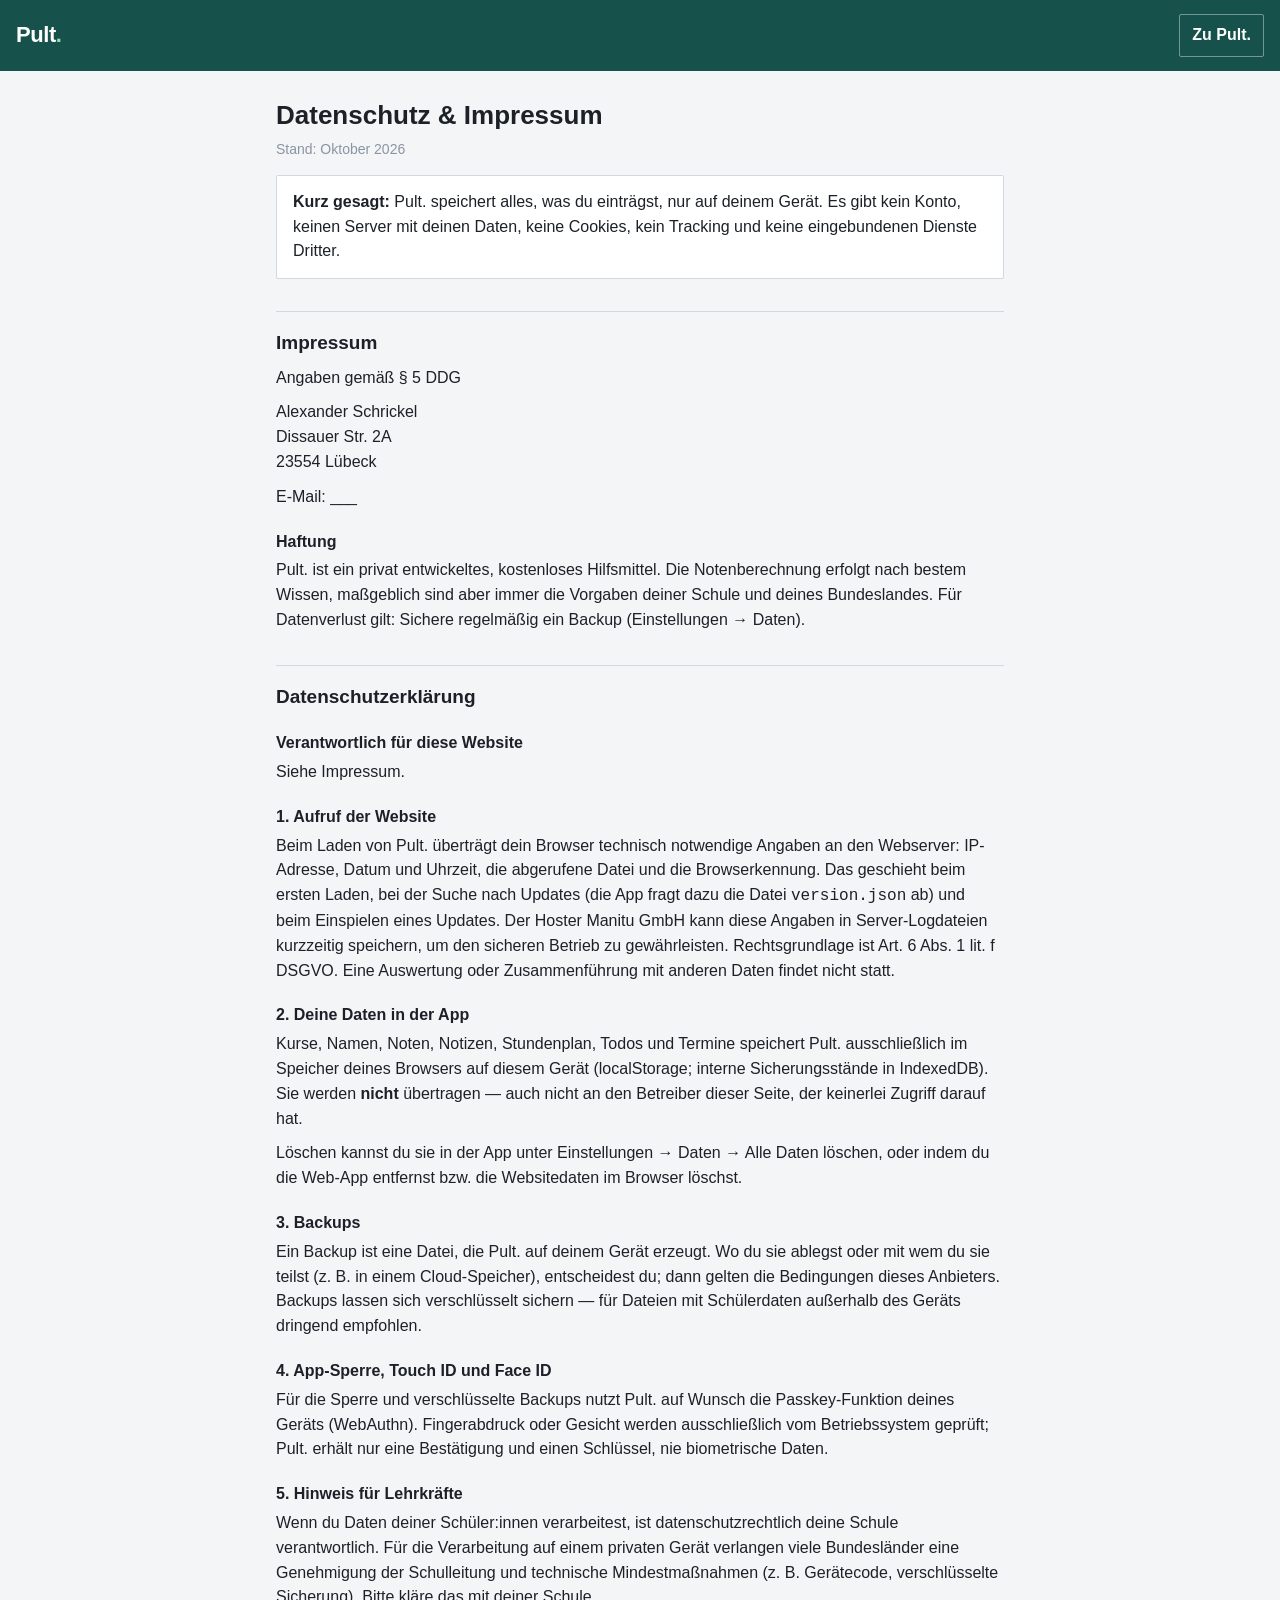
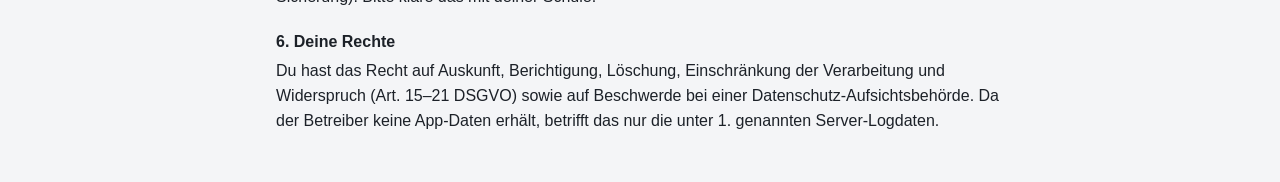
==== datenschutz.html @ fb65377f "info pop up und datenschutz" ====
<!DOCTYPE html>
<html lang="de">
<head>
  <meta charset="UTF-8">
  <meta name="viewport" content="width=device-width, initial-scale=1.0, viewport-fit=cover">
  <meta name="theme-color" content="#16514b">
  <link rel="icon" href="icons/icon.svg" type="image/svg+xml">
  <title>Pult. — Datenschutz &amp; Impressum</title>
  <!-- Eigenständige Seite (auch ohne App erreichbar), darum mit eigenen Stilen -->
  <style>
    :root {
      --ink: #1c2128; --ink-soft: #4b5563; --ink-faint: #8a94a3;
      --line: #d3d8e0; --paper: #f4f5f7; --card: #ffffff;
      --accent: #16514b; --accent-ink: #0e3a35; --amber: #b7791f;
    }
    @media (prefers-color-scheme: dark) {
      :root {
        --ink: #e6e9ed; --ink-soft: #b7c0ca; --ink-faint: #85909c;
        --line: #3a434d; --paper: #14181d; --card: #1c2127;
        --accent: #2f8f82; --accent-ink: #a5e3d8; --amber: #d69a3c;
        color-scheme: dark;
      }
    }
    * { box-sizing: border-box; }
    html { background: #16514b; }
    body {
      margin: 0; background: var(--paper); color: var(--ink);
      font-family: -apple-system, BlinkMacSystemFont, "Segoe UI", Roboto, Helvetica, Arial, sans-serif;
      font-size: 16px; line-height: 1.55; -webkit-font-smoothing: antialiased;
    }
    header {
      background: #16514b; color: #fff;
      padding: calc(14px + env(safe-area-inset-top)) 16px 14px;
      display: flex; align-items: center; justify-content: space-between; gap: 12px;
    }
    .brand { font-weight: 800; font-size: 22px; letter-spacing: -.02em; }
    .brand span { color: #9fdcb0; }
    header a { color: #fff; font-weight: 600; text-decoration: none; border: 1px solid rgba(255,255,255,.4); padding: 8px 12px; border-radius: 2px; }
    main { max-width: 760px; margin: 0 auto; padding: 24px 16px calc(40px + env(safe-area-inset-bottom)); }
    h1 { font-size: 26px; margin: 0 0 4px; }
    h2 { font-size: 19px; margin: 32px 0 8px; padding-top: 16px; border-top: 1px solid var(--line); }
    h3 { font-size: 16px; margin: 20px 0 4px; }
    p, ul { margin: 0 0 10px; }
    ul { padding-left: 22px; }
    a { color: var(--accent); }
    .sub { color: var(--ink-faint); font-size: 14px; }
    .card { background: var(--card); border: 1px solid var(--line); border-radius: 2px; padding: 14px 16px; margin: 14px 0; }
    .todo { background: rgba(183,121,31,.18); outline: 1px dashed var(--amber); padding: 0 3px; }
  </style>
</head>
<body>
  <header>
    <div class="brand">Pult<span>.</span></div>
    <a href="./">Zu Pult.</a>
  </header>

  <main>
    <h1>Datenschutz &amp; Impressum</h1>
    <div class="sub">Stand: Oktober 2026</div>

    <div class="card">
      <b>Kurz gesagt:</b> Pult. speichert alles, was du einträgst, nur auf deinem Gerät. Es gibt kein Konto,
      keinen Server mit deinen Daten, keine Cookies, kein Tracking und keine eingebundenen Dienste Dritter.
    </div>

    <h2 id="impressum">Impressum</h2>
    <p>Angaben gemäß § 5 DDG</p>
    <p>
      Alexander Schrickel<br>
      Dissauer Str. 2A<br>
      23554 Lübeck
    </p>
    <p>E-Mail: ___</p>

    <h3>Haftung</h3>
    <p>Pult. ist ein privat entwickeltes, kostenloses Hilfsmittel. Die Notenberechnung erfolgt nach bestem Wissen,
      maßgeblich sind aber immer die Vorgaben deiner Schule und deines Bundeslandes. Für Datenverlust gilt:
      Sichere regelmäßig ein Backup (Einstellungen → Daten).</p>

    <h2 id="datenschutz">Datenschutzerklärung</h2>

    <h3>Verantwortlich für diese Website</h3>
    <p>Siehe Impressum.</p>

    <h3>1. Aufruf der Website</h3>
    <p>Beim Laden von Pult. überträgt dein Browser technisch notwendige Angaben an den Webserver: IP-Adresse,
      Datum und Uhrzeit, die abgerufene Datei und die Browserkennung. Das geschieht beim ersten Laden,
      bei der Suche nach Updates (die App fragt dazu die Datei <code>version.json</code> ab) und beim Einspielen
      eines Updates. Der Hoster Manitu GmbH kann diese Angaben in Server-Logdateien
      kurzzeitig speichern, um den sicheren Betrieb zu gewährleisten. Rechtsgrundlage ist Art. 6 Abs. 1 lit. f DSGVO.
      Eine Auswertung oder Zusammenführung mit anderen Daten findet nicht statt.</p>

    <h3>2. Deine Daten in der App</h3>
    <p>Kurse, Namen, Noten, Notizen, Stundenplan, Todos und Termine speichert Pult. ausschließlich im Speicher
      deines Browsers auf diesem Gerät (localStorage; interne Sicherungsstände in IndexedDB). Sie werden
      <b>nicht</b> übertragen — auch nicht an den Betreiber dieser Seite, der keinerlei Zugriff darauf hat.</p>
    <p>Löschen kannst du sie in der App unter Einstellungen → Daten → Alle Daten löschen, oder indem du die
      Web-App entfernst bzw. die Websitedaten im Browser löschst.</p>

    <h3>3. Backups</h3>
    <p>Ein Backup ist eine Datei, die Pult. auf deinem Gerät erzeugt. Wo du sie ablegst oder mit wem du sie teilst
      (z. B. in einem Cloud-Speicher), entscheidest du; dann gelten die Bedingungen dieses Anbieters. Backups lassen
      sich verschlüsselt sichern — für Dateien mit Schülerdaten außerhalb des Geräts dringend empfohlen.</p>

    <h3>4. App-Sperre, Touch ID und Face ID</h3>
    <p>Für die Sperre und verschlüsselte Backups nutzt Pult. auf Wunsch die Passkey-Funktion deines Geräts (WebAuthn).
      Fingerabdruck oder Gesicht werden ausschließlich vom Betriebssystem geprüft; Pult. erhält nur eine
      Bestätigung und einen Schlüssel, nie biometrische Daten.</p>

    <h3>5. Hinweis für Lehrkräfte</h3>
    <p>Wenn du Daten deiner Schüler:innen verarbeitest, ist datenschutzrechtlich deine Schule verantwortlich.
      Für die Verarbeitung auf einem privaten Gerät verlangen viele Bundesländer eine Genehmigung der Schulleitung
      und technische Mindestmaßnahmen (z. B. Gerätecode, verschlüsselte Sicherung). Bitte kläre das mit deiner Schule.</p>

    <h3>6. Deine Rechte</h3>
    <p>Du hast das Recht auf Auskunft, Berichtigung, Löschung, Einschränkung der Verarbeitung und Widerspruch
      (Art. 15–21 DSGVO) sowie auf Beschwerde bei einer Datenschutz-Aufsichtsbehörde. Da der Betreiber keine
      App-Daten erhält, betrifft das nur die unter 1. genannten Server-Logdaten.</p>
  </main>
</body>
</html>
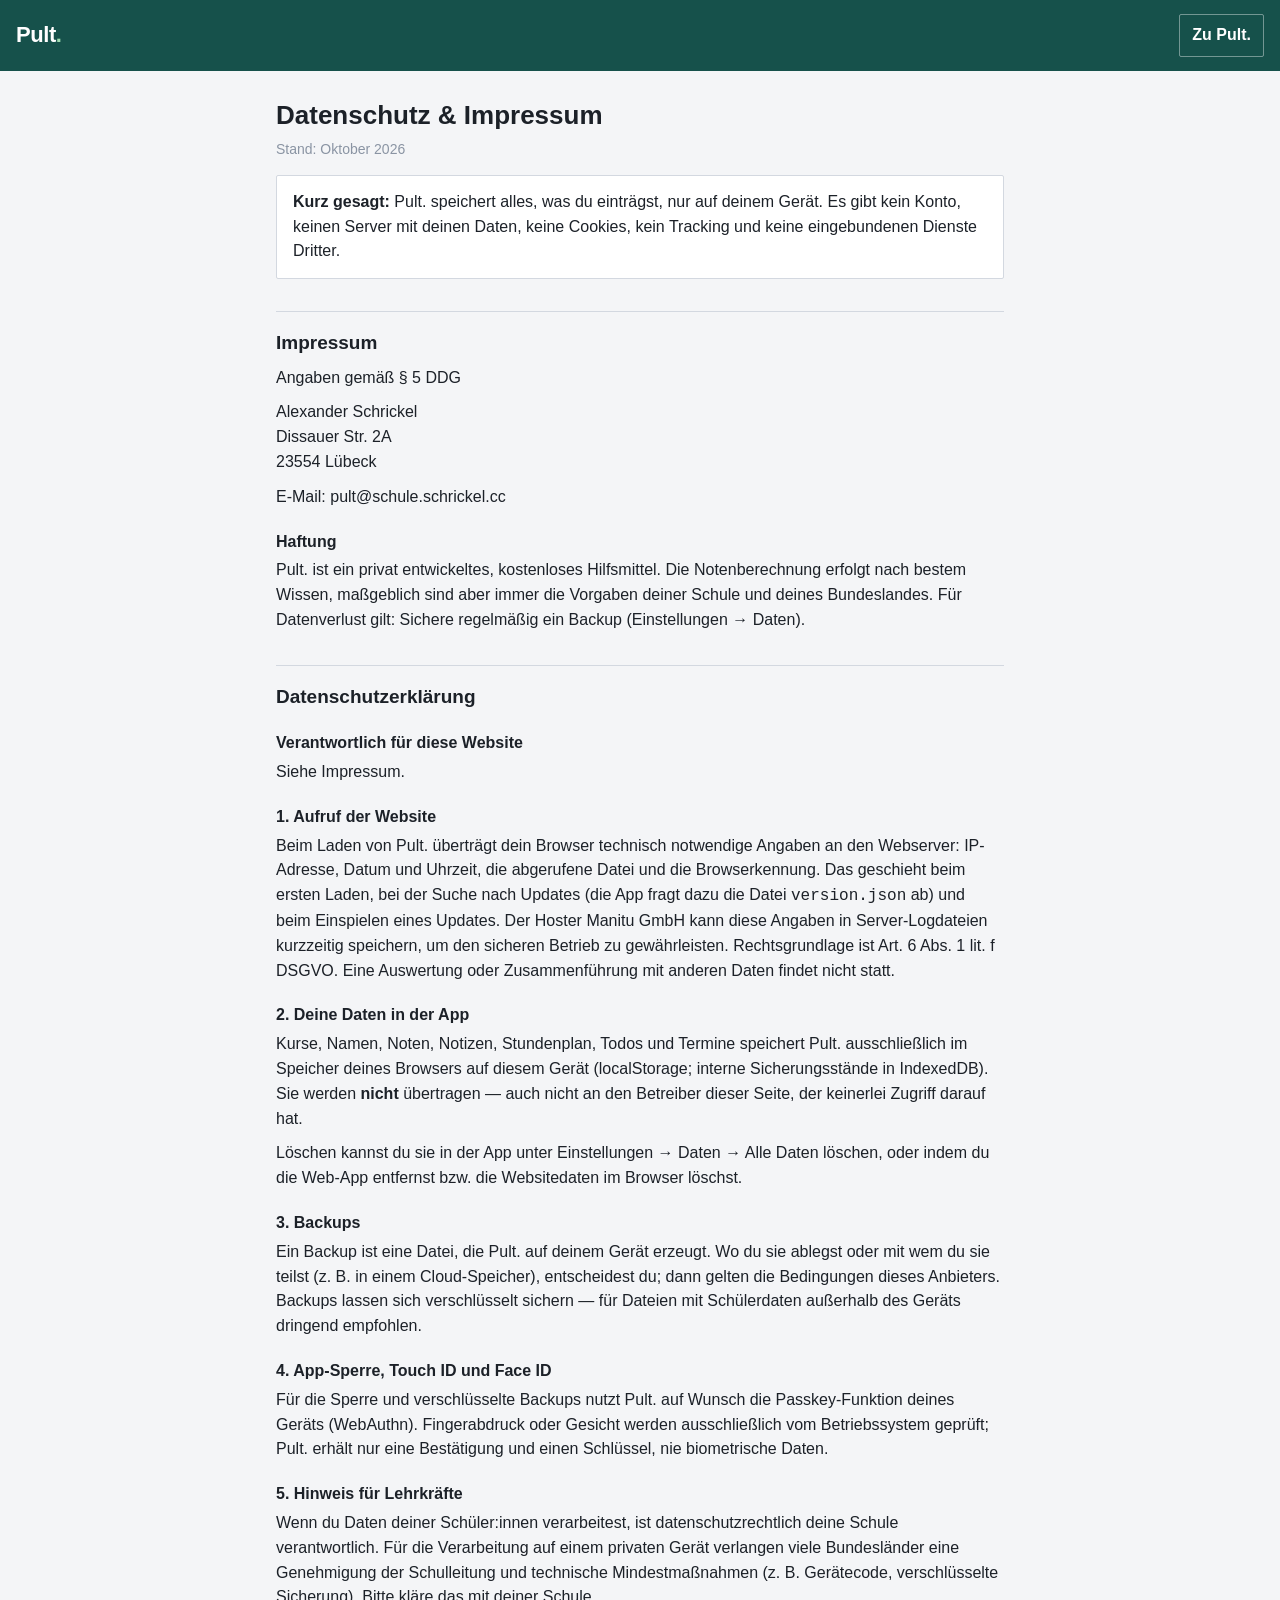
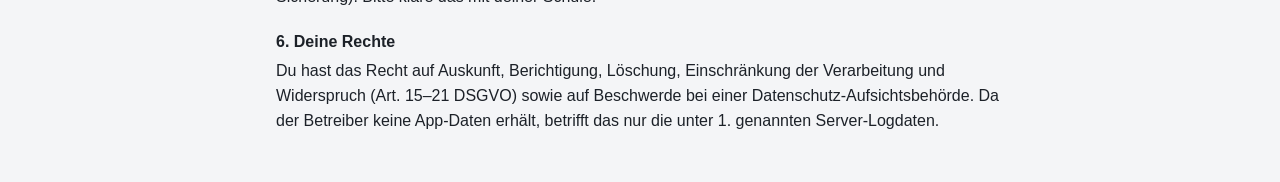
==== commit 3b86868f: "Datenschutz Beispiele etc." ====
--- a/datenschutz.html
+++ b/datenschutz.html
@@ -70,7 +70,7 @@
       Dissauer Str. 2A<br>
       23554 Lübeck
     </p>
-    <p>E-Mail: ___</p>
+    <p>E-Mail: pult@schule.schrickel.cc</p>
 
     <h3>Haftung</h3>
     <p>Pult. ist ein privat entwickeltes, kostenloses Hilfsmittel. Die Notenberechnung erfolgt nach bestem Wissen,
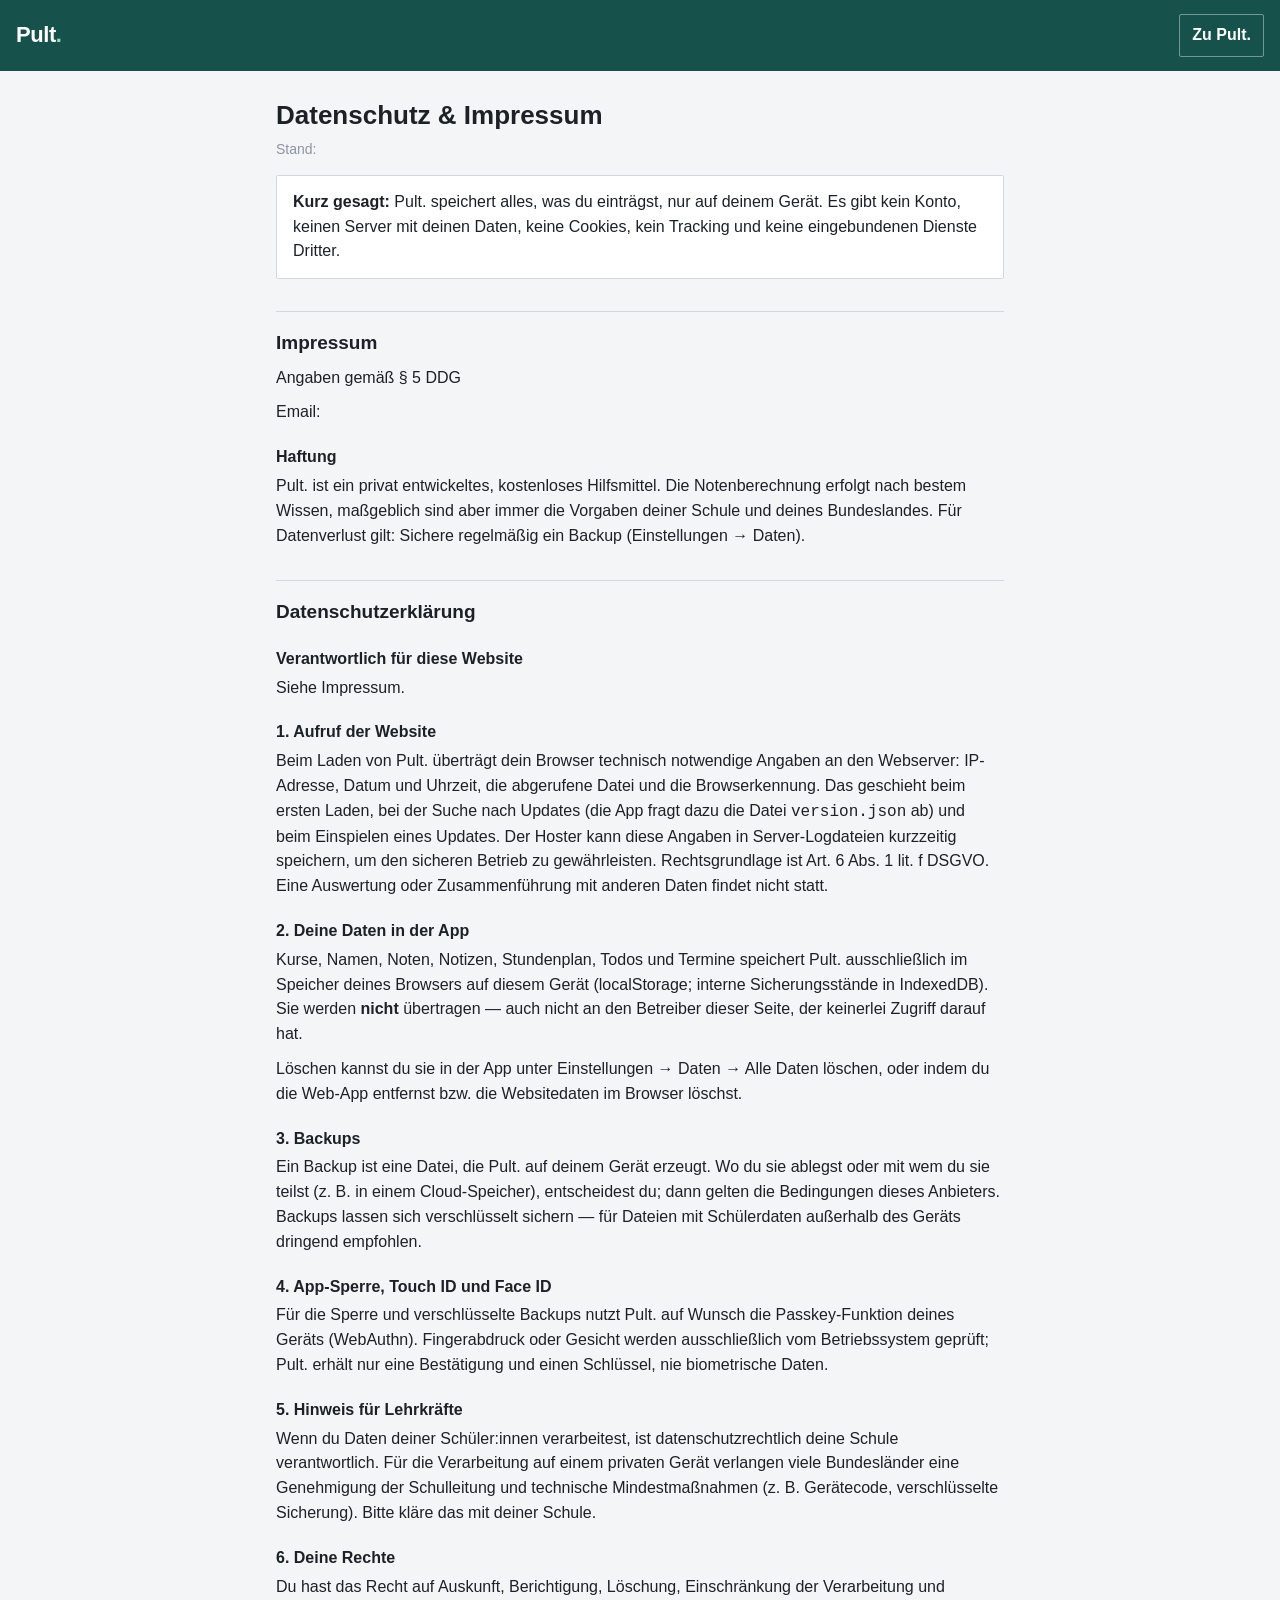
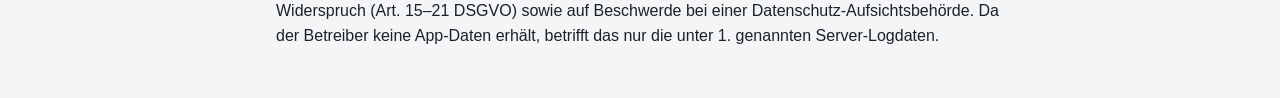
==== commit ac72adc0: "Version 1.0" ====
--- a/datenschutz.html
+++ b/datenschutz.html
@@ -56,7 +56,7 @@
 
   <main>
     <h1>Datenschutz &amp; Impressum</h1>
-    <div class="sub">Stand: Oktober 2026</div>
+    <div class="sub">Stand: </div> 
 
     <div class="card">
       <b>Kurz gesagt:</b> Pult. speichert alles, was du einträgst, nur auf deinem Gerät. Es gibt kein Konto,
@@ -66,11 +66,8 @@
     <h2 id="impressum">Impressum</h2>
     <p>Angaben gemäß § 5 DDG</p>
     <p>
-      Alexander Schrickel<br>
-      Dissauer Str. 2A<br>
-      23554 Lübeck
-    </p>
-    <p>E-Mail: pult@schule.schrickel.cc</p>
+     <!--IMPRESSUM EINFÜGEN-->
+    </p>Email: <!--EMAIL EINFÜGEN--></p>
 
     <h3>Haftung</h3>
     <p>Pult. ist ein privat entwickeltes, kostenloses Hilfsmittel. Die Notenberechnung erfolgt nach bestem Wissen,
@@ -86,7 +83,7 @@
     <p>Beim Laden von Pult. überträgt dein Browser technisch notwendige Angaben an den Webserver: IP-Adresse,
       Datum und Uhrzeit, die abgerufene Datei und die Browserkennung. Das geschieht beim ersten Laden,
       bei der Suche nach Updates (die App fragt dazu die Datei <code>version.json</code> ab) und beim Einspielen
-      eines Updates. Der Hoster Manitu GmbH kann diese Angaben in Server-Logdateien
+      eines Updates. Der Hoster <!--HOSTER EINFÜGEN--> kann diese Angaben in Server-Logdateien
       kurzzeitig speichern, um den sicheren Betrieb zu gewährleisten. Rechtsgrundlage ist Art. 6 Abs. 1 lit. f DSGVO.
       Eine Auswertung oder Zusammenführung mit anderen Daten findet nicht statt.</p>
 
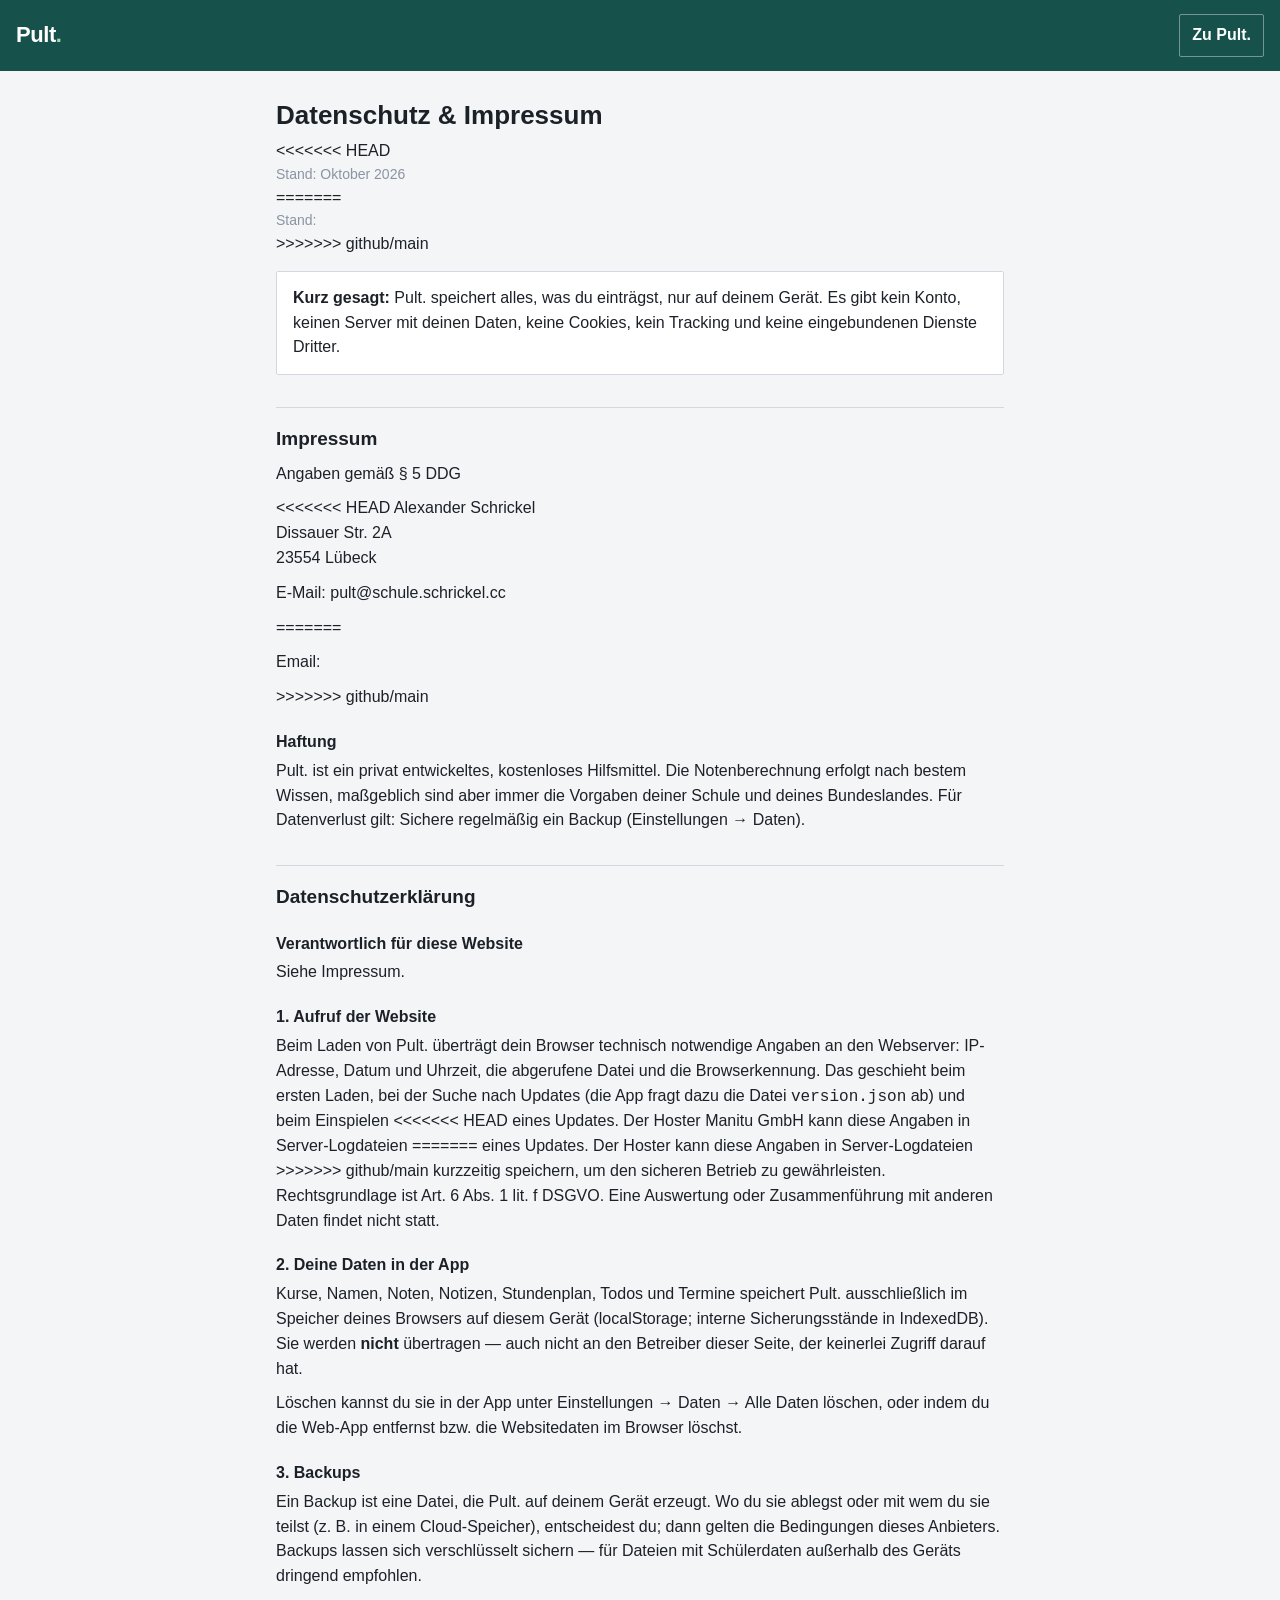
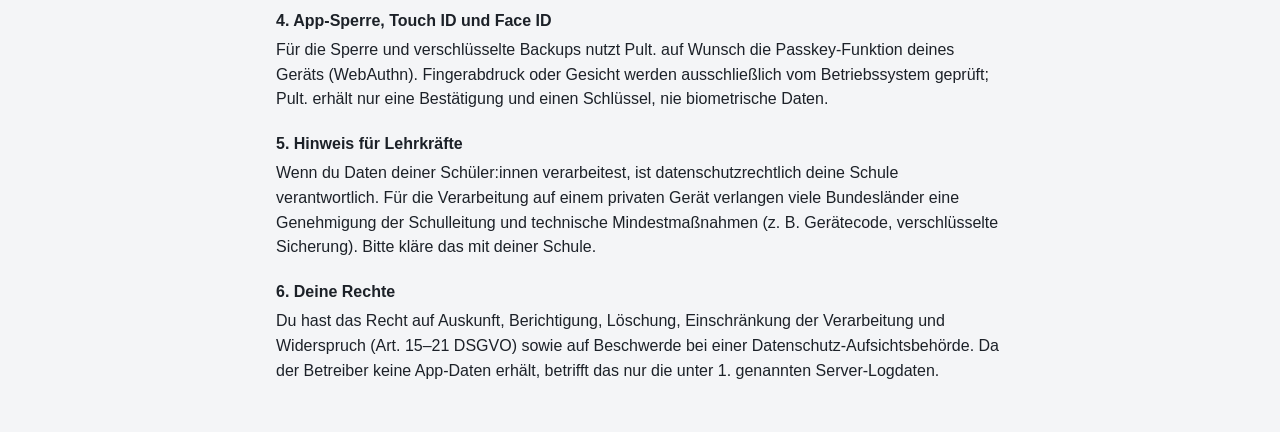
==== commit c12c6b35: "Merging two Repos" ====
--- a/datenschutz.html
+++ b/datenschutz.html
@@ -56,7 +56,11 @@
 
   <main>
     <h1>Datenschutz &amp; Impressum</h1>
+<<<<<<< HEAD
+    <div class="sub">Stand: Oktober 2026</div>
+=======
     <div class="sub">Stand: </div> 
+>>>>>>> github/main
 
     <div class="card">
       <b>Kurz gesagt:</b> Pult. speichert alles, was du einträgst, nur auf deinem Gerät. Es gibt kein Konto,
@@ -66,8 +70,16 @@
     <h2 id="impressum">Impressum</h2>
     <p>Angaben gemäß § 5 DDG</p>
     <p>
+<<<<<<< HEAD
+      Alexander Schrickel<br>
+      Dissauer Str. 2A<br>
+      23554 Lübeck
+    </p>
+    <p>E-Mail: pult@schule.schrickel.cc</p>
+=======
      <!--IMPRESSUM EINFÜGEN-->
     </p>Email: <!--EMAIL EINFÜGEN--></p>
+>>>>>>> github/main
 
     <h3>Haftung</h3>
     <p>Pult. ist ein privat entwickeltes, kostenloses Hilfsmittel. Die Notenberechnung erfolgt nach bestem Wissen,
@@ -83,7 +95,11 @@
     <p>Beim Laden von Pult. überträgt dein Browser technisch notwendige Angaben an den Webserver: IP-Adresse,
       Datum und Uhrzeit, die abgerufene Datei und die Browserkennung. Das geschieht beim ersten Laden,
       bei der Suche nach Updates (die App fragt dazu die Datei <code>version.json</code> ab) und beim Einspielen
+<<<<<<< HEAD
+      eines Updates. Der Hoster Manitu GmbH kann diese Angaben in Server-Logdateien
+=======
       eines Updates. Der Hoster <!--HOSTER EINFÜGEN--> kann diese Angaben in Server-Logdateien
+>>>>>>> github/main
       kurzzeitig speichern, um den sicheren Betrieb zu gewährleisten. Rechtsgrundlage ist Art. 6 Abs. 1 lit. f DSGVO.
       Eine Auswertung oder Zusammenführung mit anderen Daten findet nicht statt.</p>
 
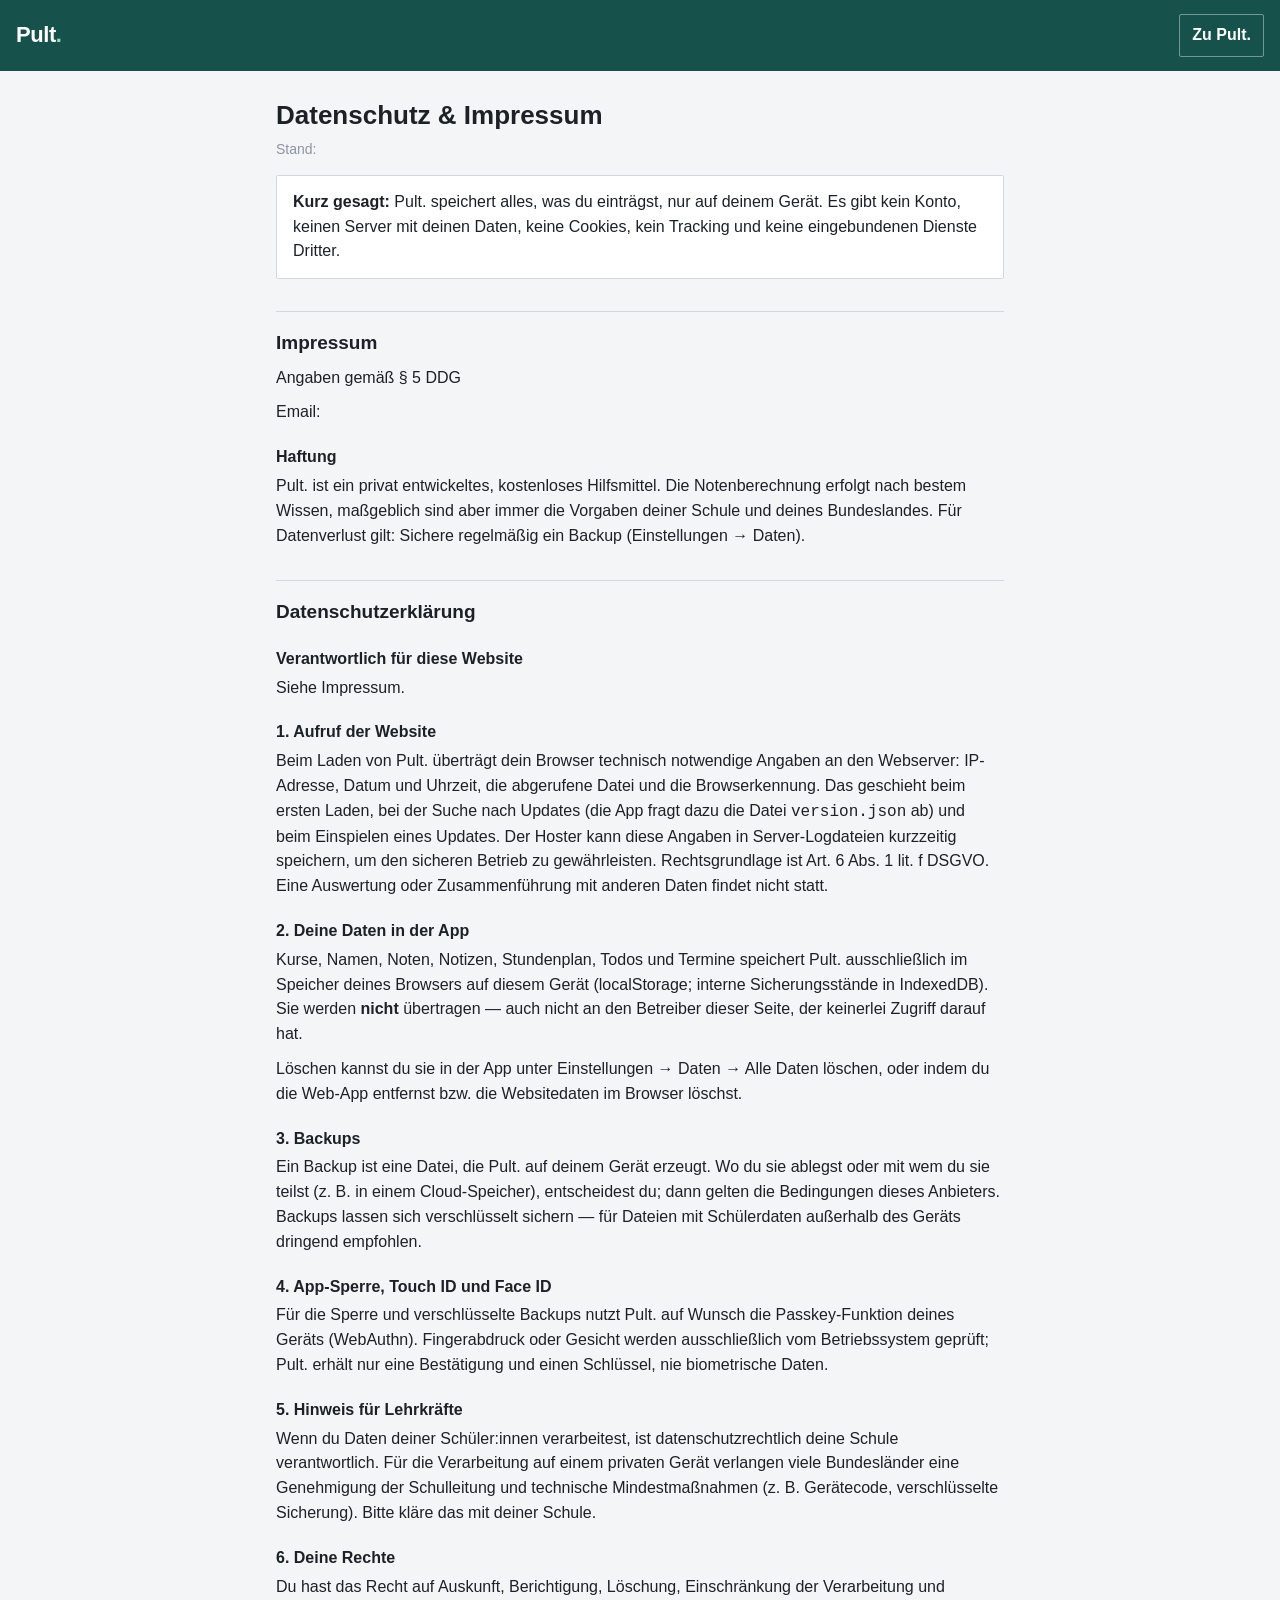
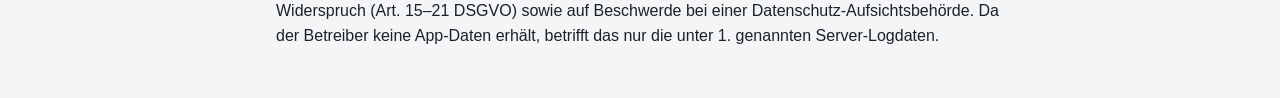
==== commit 6664d8b3: "Resolving Merging errors" ====
--- a/datenschutz.html
+++ b/datenschutz.html
@@ -56,11 +56,7 @@
 
   <main>
     <h1>Datenschutz &amp; Impressum</h1>
-<<<<<<< HEAD
-    <div class="sub">Stand: Oktober 2026</div>
-=======
     <div class="sub">Stand: </div> 
->>>>>>> github/main
 
     <div class="card">
       <b>Kurz gesagt:</b> Pult. speichert alles, was du einträgst, nur auf deinem Gerät. Es gibt kein Konto,
@@ -70,16 +66,8 @@
     <h2 id="impressum">Impressum</h2>
     <p>Angaben gemäß § 5 DDG</p>
     <p>
-<<<<<<< HEAD
-      Alexander Schrickel<br>
-      Dissauer Str. 2A<br>
-      23554 Lübeck
-    </p>
-    <p>E-Mail: pult@schule.schrickel.cc</p>
-=======
      <!--IMPRESSUM EINFÜGEN-->
     </p>Email: <!--EMAIL EINFÜGEN--></p>
->>>>>>> github/main
 
     <h3>Haftung</h3>
     <p>Pult. ist ein privat entwickeltes, kostenloses Hilfsmittel. Die Notenberechnung erfolgt nach bestem Wissen,
@@ -95,11 +83,7 @@
     <p>Beim Laden von Pult. überträgt dein Browser technisch notwendige Angaben an den Webserver: IP-Adresse,
       Datum und Uhrzeit, die abgerufene Datei und die Browserkennung. Das geschieht beim ersten Laden,
       bei der Suche nach Updates (die App fragt dazu die Datei <code>version.json</code> ab) und beim Einspielen
-<<<<<<< HEAD
-      eines Updates. Der Hoster Manitu GmbH kann diese Angaben in Server-Logdateien
-=======
       eines Updates. Der Hoster <!--HOSTER EINFÜGEN--> kann diese Angaben in Server-Logdateien
->>>>>>> github/main
       kurzzeitig speichern, um den sicheren Betrieb zu gewährleisten. Rechtsgrundlage ist Art. 6 Abs. 1 lit. f DSGVO.
       Eine Auswertung oder Zusammenführung mit anderen Daten findet nicht statt.</p>
 
